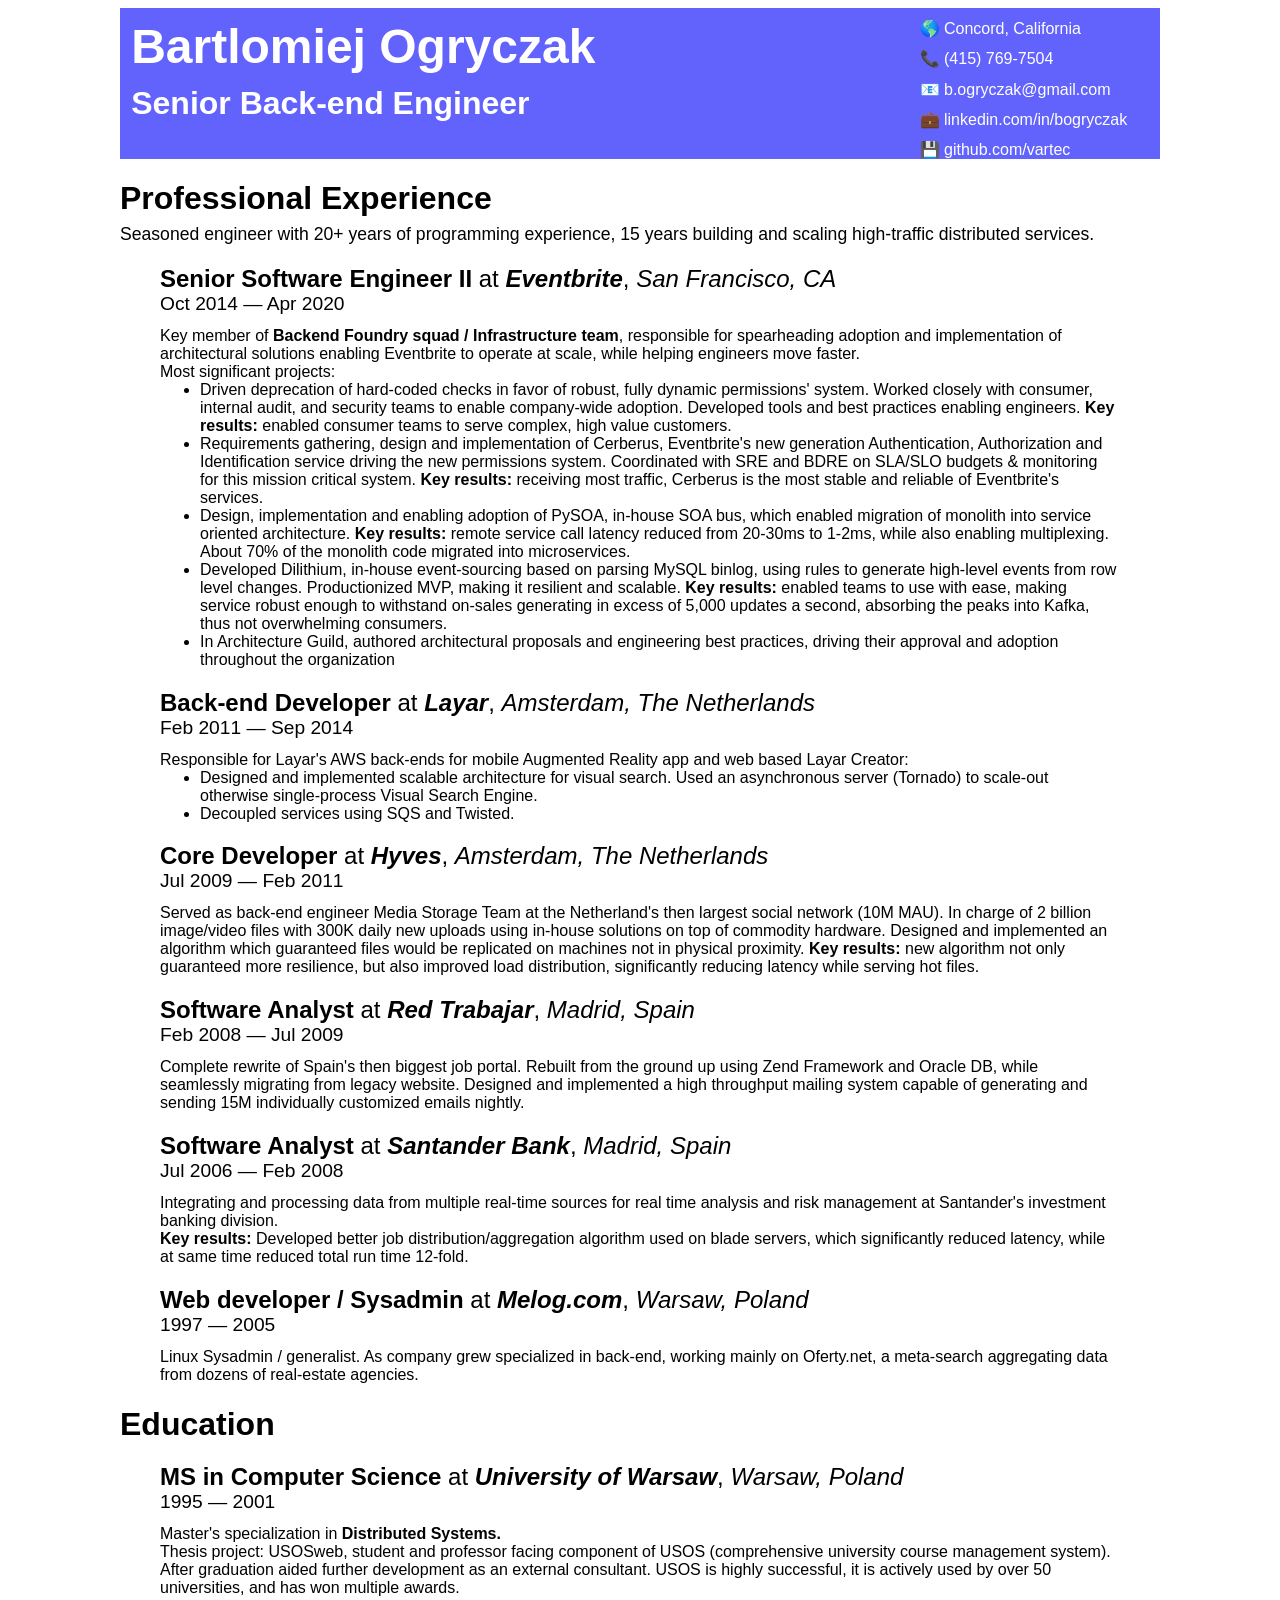
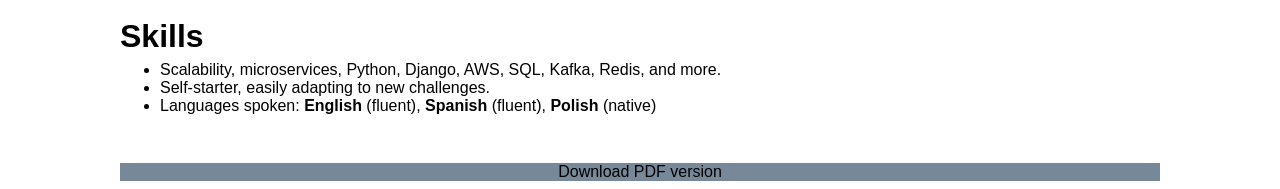
==== index.html @ d2b93a86 "adding GH" ====
<html>
    <head>
        <title>Bartlomiej Ogryczak - Résumé</title>
        <meta property="og:title" content="Bartlomiej Ogryczak - Résumé"/>
        <meta property="og:description" content="Seasoned engineer with 20+ years of programming experience, 15 years building and scaling high-traffic distributed services"/>
        <link rel="stylesheet" type="text/css" href="resume.css">
        <meta charset="utf-8">
    </head>
    <body>
        <div class="header">
            <div class="name-role">
                <h1><span title="preferred name Bartek, pronounced bar-tech">Bartlomiej</span>
                    <span title="pronounced og-ree-chuck">Ogryczak</span></h1>
                <h2>Senior Back-end Engineer</h2>
            </div>
            <div class="contacts">
                <ul>
                    <li id="location"><a href="https://www.google.com/maps/place/Concord,+CA+94521/">Concord, California</a></li>
                    <li id="phone"><a href="tel:+1-415-769-7504">(415) 769-7504</a></li>
                    <li id="email"><a href="mailto:b.ogryczak@gmail.com">b.ogryczak@gmail.com</a></li>
                    <li id="linkedin"><a href="https://linkedin.com/in/bogryczak">linkedin.com/in/bogryczak</a></li>
                    <li id="github"><a href="https://github.com/vartec">github.com/vartec</a></li>
                </ul>
            </div>

        </div>
        <div class="main">
            <h1>Professional Experience</h1>
            <div class="tagline">Seasoned engineer with 20+ years of programming experience, 15 years building and scaling high-traffic distributed services.</div>
            <div class="experience">
                <h2>
                    <span class="position">Senior Software Engineer II</span> at
                    <span class="company"><a href="https://eventbrite.com/">Eventbrite</a></span>, <span class="location">San Francisco, CA</span>
                    <span class="dates">Oct 2014 &mdash; Apr 2020</span>
                </h2>
    
                <p>
                    Key member of <em>Backend Foundry squad / Infrastructure team</em>, responsible for spearheading adoption and
                    implementation of architectural solutions enabling Eventbrite to operate at scale, while helping engineers
                    move faster.
                </p>
                <p>
                    Most significant projects:
                </p>
                <ul>
                    <li>Driven deprecation of hard-coded checks in favor of robust, fully dynamic permissions' system.
                        Worked closely with consumer, internal audit, and security teams to enable company-wide adoption.
                        Developed tools and best practices enabling engineers.
                        <em class="key-results">Key results:</em> enabled consumer teams to serve complex, high value customers.</li>
                    <li>Requirements gathering, design and implementation of Cerberus, Eventbrite's new generation
                        Authentication, Authorization and Identification service driving the new permissions system.
                        Coordinated with SRE and BDRE on SLA/SLO budgets & monitoring for this mission critical system.
                        <em class="key-results">Key results:</em> receiving most traffic, Cerberus is the most stable and reliable of Eventbrite's services.</li>
                    <li>Design, implementation and enabling adoption of PySOA, in-house SOA bus, which enabled migration
                        of monolith into service oriented architecture.
                        <em class="key-results">Key results:</em> remote service call latency reduced from 20-30ms to 1-2ms, while also enabling
                        multiplexing. About 70% of the monolith code migrated into microservices.</li>
                    <li>Developed Dilithium, in-house event-sourcing based on parsing MySQL binlog, using rules to
                        generate high-level events from row level changes. Productionized MVP, making it resilient and
                        scalable. <em class="key-results">Key results:</em> enabled teams to use with ease, making service robust enough to withstand
                        on-sales generating in excess of 5,000 updates a second, absorbing the peaks into Kafka, thus not
                        overwhelming consumers.</li>
                    <li>In Architecture Guild, authored architectural proposals and engineering best practices, driving their
                        approval and adoption throughout the organization</li>
                </ul>
                
            </div>

            <div class="experience pagebreak">
                <h2>
                    <span class="position">Back-end Developer</span> at
                    <span class="company"><a href="https://layar.com/">Layar</a></span>, <span class="location">Amsterdam, The Netherlands</span>
                    <span class="dates">Feb 2011 &mdash; Sep 2014</span>
                </h2>
    
                <p>
                    Responsible for Layar's AWS back-ends for mobile Augmented Reality app and web based Layar Creator:
                </p>
                <ul>
                    <li>Designed and implemented scalable architecture for visual search. Used an asynchronous server (Tornado) to scale-out otherwise single-process Visual Search Engine.</li>
                    <li>Decoupled services using SQS and Twisted.</li>
                </ul>
 
            </div>

            <div class="experience">
                <h2>
                    <span class="position" title="Back-end SWE on Core Team">Core Developer</span> at
                    <span class="company"><a href="https://en.wikipedia.org/wiki/Hyves">Hyves</a></span>, <span class="location">Amsterdam, The Netherlands</span>
                    <span class="dates">Jul 2009 &mdash; Feb 2011</span>
                </h2>
                <p>
                    Served as back-end engineer Media Storage Team at the Netherland's then largest social network (10M MAU).
                    In charge of 2 billion image/video files with 300K daily new uploads using in-house solutions on top of
                    commodity hardware. Designed and implemented an algorithm which guaranteed files would be replicated on
                    machines not in physical proximity.
                    <em class="key-results">Key results:</em> new algorithm not only guaranteed more resilience, but also improved load distribution,
                    significantly reducing latency while serving hot files.
                </p>
            </div>

            <div class="experience">
                <h2>
                    <span class="position" title="Spanish equivalent of L3 SWE">Software Analyst</span> at
                    <span class="company">Red Trabajar</span>, <span class="location">Madrid, Spain</span>
                    <span class="dates">Feb 2008 &mdash; Jul 2009</span>
                </h2>
                <p>
                    Complete rewrite of Spain's then biggest job portal. Rebuilt from the ground up using Zend Framework and
                    Oracle DB, while seamlessly migrating from legacy website. Designed and implemented a high throughput
                    mailing system capable of generating and sending 15M individually customized emails nightly.
                </p>
            </div>

            <div class="experience">
                <h2>
                    <span class="position" title="Spanish equivalent of L3 SWE">Software Analyst</span> at
                    <span class="company">Santander Bank</span>, <span class="location">Madrid, Spain</span>
                    <span class="dates">Jul 2006 &mdash; Feb 2008</span>
                </h2>
                <p>
                    Integrating and processing data from multiple real-time sources for real time analysis and risk management at
                    Santander's investment banking division.<br/>
                    <em class="key-results">Key results:</em> Developed better job distribution/aggregation algorithm used on blade servers, which
                    significantly reduced latency, while at same time reduced total run time 12-fold.
                </p>
            </div>

            <div class="experience">
                <h2>
                    <span class="position">Web developer / Sysadmin</span> at
                    <span class="company">Melog.com</span>, <span class="location">Warsaw, Poland</span>
                    <span class="dates">1997 &mdash; 2005</span>
                </h2>
                <p>
                    Linux Sysadmin / generalist. As company grew specialized in back-end, working mainly on <a href="https://oferty.net">Oferty.net</a>, a
                    meta-search aggregating data from dozens of real-estate agencies.
                </p>
            </div>


            <h1>Education</h1>
            <div class="experience">
                <h2>
                    <span class="position">MS in Computer Science</span> at
                    <span class="company">University of Warsaw</span>, <span class="location">Warsaw, Poland</span>
                    <span class="dates">1995 &mdash; 2001</span>
                </h2>
                <p>
                    Master's specialization in <em class="key-results">Distributed Systems.</em><br/>
                    Thesis project: USOSweb, student and professor facing component of <a href="https://www.usos.edu.pl/about-usos">USOS</a> (comprehensive university course
                    management system). After graduation aided further development as an external consultant. USOS is highly
                    successful, it is actively used by over 50 universities, and has won multiple awards.
                </p>
            </div>
            <h1>Skills</h1>
                <ul>
                    <li>Scalability, microservices, Python, Django, AWS, SQL, Kafka, Redis, and more.</li>
                    <li>Self-starter, easily adapting to new challenges.</li>
                    <li>Languages spoken: <em>English</em> (fluent), <em>Spanish</em> (fluent), <em>Polish</em> (native)</li>
                </ul>
        </div>
        <div class="download"><a href="B_Ogryczak-Resume.pdf">Download PDF version</a></div>
    </body>
</html>
---- resume.css ----
@charset "utf-8";

body {
    font-family: Calibri, Candara, Segoe, "Segoe UI", Optima, Arial, sans-serif;
}

a {
    color: inherit;
    text-decoration: inherit;
}
a:hover, a:active  {
    text-decoration: underline;
}

em {
    font-weight: bold;
    font-style: inherit;
}

.header {
    background-color: rgb(98, 98, 252);
    color: white;   
}
div.header {
    columns: 2 30rem;
    max-width: 65rem;
    margin: auto;
}

div.name-role {
    display: inline-block;
} 
.header .name-role h1 {
    font-size: 3em;
    margin: .7rem;
}
.header .name-role h2 {
    font-size: 2em;
    margin: .7rem;
}
div.contacts {
    float: right;
    width: 16em;
    margin-block-end: 0.5rem;
}
.contacts li {
    padding-top: .7rem;
}
#location {
    list-style-type: "🌎 ";
}
#phone {
    list-style-type: "📞 ";
}
#email {
    list-style-type: "📧 ";
}
#linkedin {
    list-style-type: "💼 ";
}
#github {
    list-style-type: "💾 ";
}


.main {
    max-width: 65rem;
    margin: auto;
}

.main h1 {
    margin-block-end: .2em;
}

div.experience {
    max-width: 60rem;
    margin: auto;
}
.experience h2 {
    font-weight: normal;
    font-size: 1.5em;
    margin-block-end: .5em;
}
.experience span {
    white-space: nowrap;
}
span.position {
    font-weight: bold;
}
span.company {
    font-weight: bold;
    font-style: italic;
}
span.location {
    font-style: italic;
}
span.dates {
    font-size: .8em;
}
span.dates:before {
    content: '';
    display: block;
}
.experience p, ul {
    margin-block-start: 0;
    margin-block-end: 0;
}

.download {
    background-color: lightslategrey;
    text-align: center;
    max-width: 65rem;
    margin: auto;
    margin-block-start: 3em;
}

.tagline {
    font-size: 1.1em;
}

@media print
{    
    .download, .download *
    {
        display: none !important;
    }
    .header {
        background-color: inherit;
        color: inherit;   
    }
    .header .name-role h1 {
        font-size: 2.5em;
        margin: .3rem;
    }
    .header .name-role h2 {
        font-size: 1.7em;
        margin: .3rem;
    }
    .pagebreak {
        page-break-after: always;
    }
}
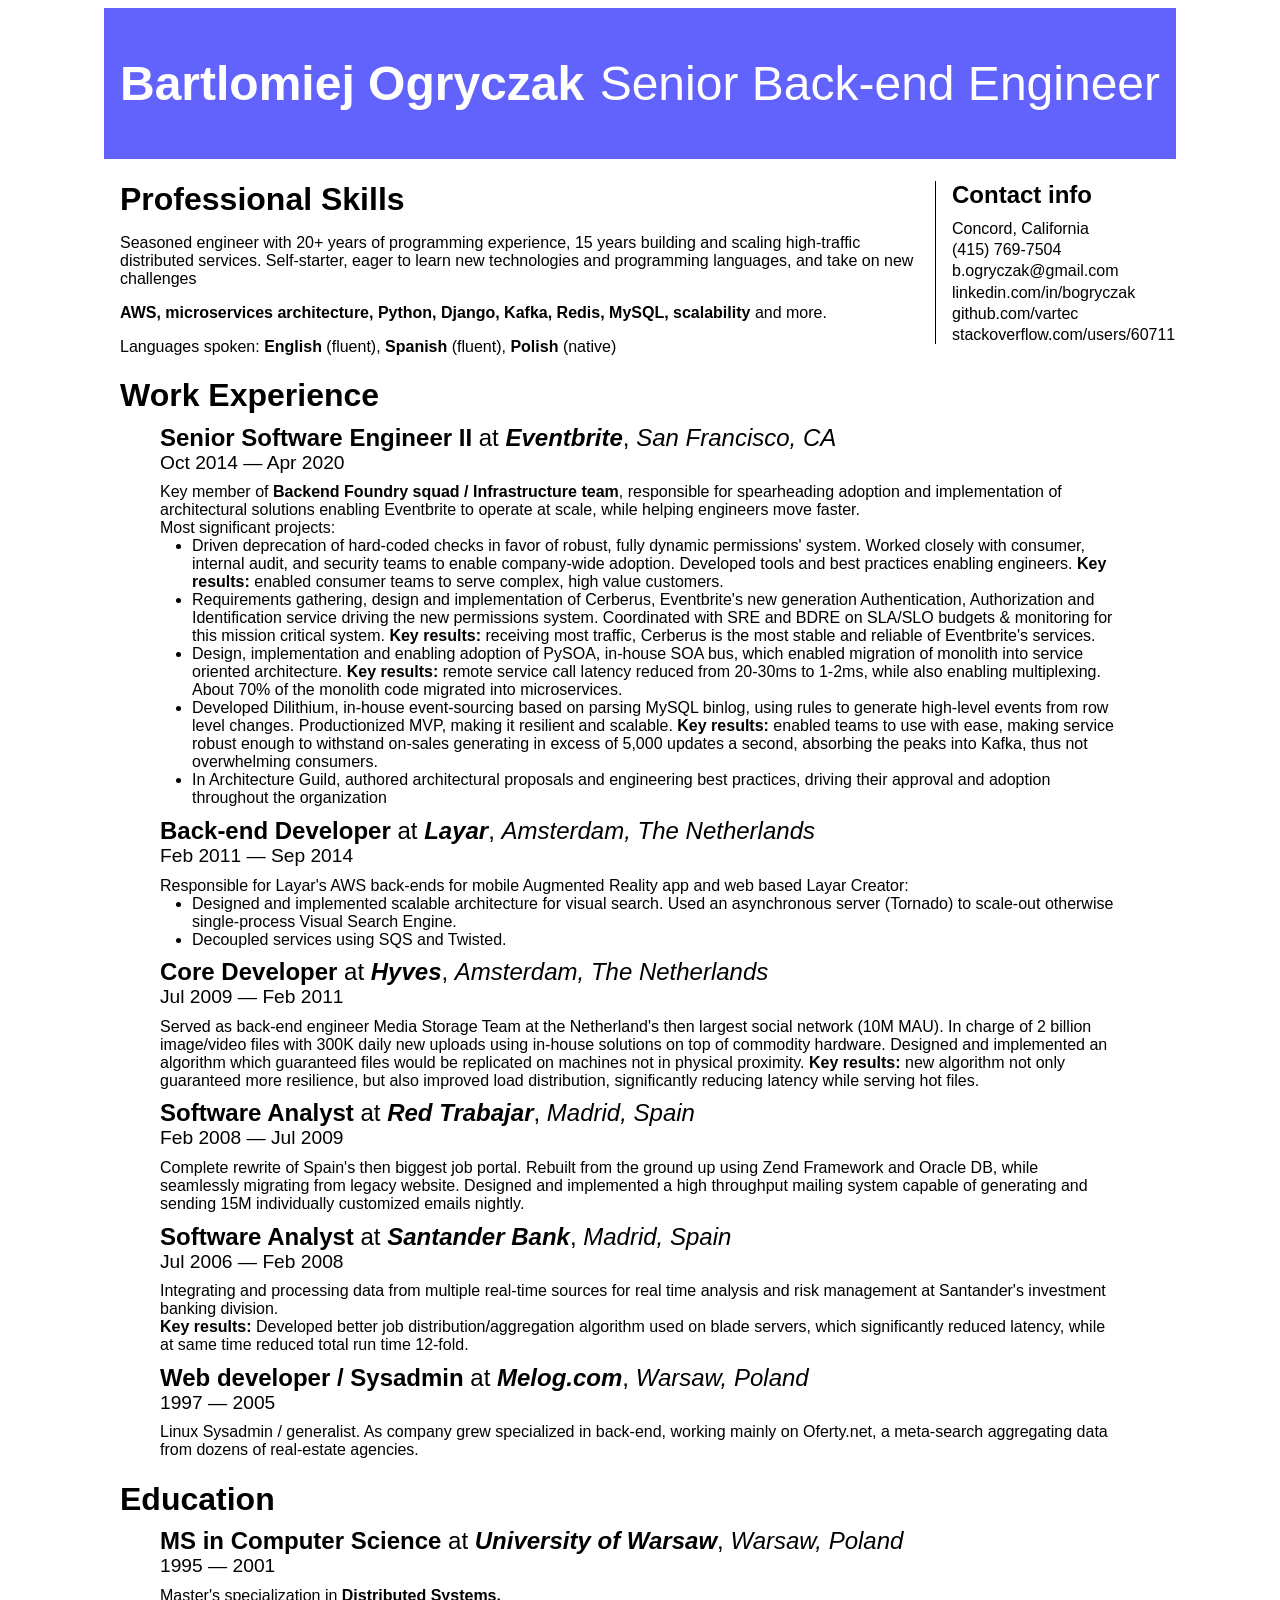
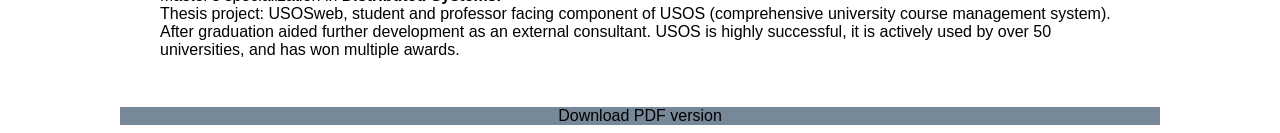
==== commit 336c3d48: "put skill up front" ====
--- a/index.html
+++ b/index.html
@@ -10,24 +10,38 @@
         <div class="header">
             <div class="name-role">
                 <h1><span title="preferred name Bartek, pronounced bar-tech">Bartlomiej</span>
-                    <span title="pronounced og-ree-chuck">Ogryczak</span></h1>
-                <h2>Senior Back-end Engineer</h2>
+                    <span title="pronounced og-ree-chuck">Ogryczak</span>
+                    <span class="role">Senior Back-end Engineer</span>
+                </h1>
             </div>
+           
+
+        </div>
+        <div class="main">
             <div class="contacts">
+                <h2>Contact info</h2>
                 <ul>
-                    <li id="location"><a href="https://www.google.com/maps/place/Concord,+CA+94521/">Concord, California</a></li>
-                    <li id="phone"><a href="tel:+1-415-769-7504">(415) 769-7504</a></li>
-                    <li id="email"><a href="mailto:b.ogryczak@gmail.com">b.ogryczak@gmail.com</a></li>
-                    <li id="linkedin"><a href="https://linkedin.com/in/bogryczak">linkedin.com/in/bogryczak</a></li>
-                    <li id="github"><a href="https://github.com/vartec">github.com/vartec</a></li>
+                    <li><a href="https://www.google.com/maps/place/Concord,+CA+94521/">Concord, California</a></li>
+                    <li><a href="tel:+1-415-769-7504">(415) 769-7504</a></li>
+                    <li><a href="mailto:b.ogryczak@gmail.com">b.ogryczak@gmail.com</a></li>
+                    <li><a href="https://linkedin.com/in/bogryczak">linkedin.com/in/bogryczak</a></li>
+                    <li><a href="https://github.com/vartec">github.com/vartec</a></li>
+                    <li><a href="https://stackoverflow.com/users/60711/vartec">stackoverflow.com/users/60711</a></li>
                 </ul>
             </div>
 
-        </div>
-        <div class="main">
-            <h1>Professional Experience</h1>
-            <div class="tagline">Seasoned engineer with 20+ years of programming experience, 15 years building and scaling high-traffic distributed services.</div>
-            <div class="experience">
+            <div class="skills">
+            <h1>Professional Skills</h1>
+            <p>Seasoned engineer with 20+ years of programming experience, 15&nbsp;years building and scaling high-traffic distributed services. 
+            Self-starter, eager to learn new technologies and programming languages, and take on new challenges
+            <p>
+            <em>AWS, microservices architecture, Python, Django, Kafka, Redis, MySQL, scalability</em> and more.
+            
+            <p>Languages spoken: <em>English</em> (fluent), <em>Spanish</em> (fluent), <em>Polish</em> (native)</p>
+            </div>
+            <h1>Work Experience</h1>
+            
+            <div class="experience pagebreak">
                 <h2>
                     <span class="position">Senior Software Engineer II</span> at
                     <span class="company"><a href="https://eventbrite.com/">Eventbrite</a></span>, <span class="location">San Francisco, CA</span>
@@ -66,7 +80,7 @@
                 
             </div>
 
-            <div class="experience pagebreak">
+            <div class="experience ">
                 <h2>
                     <span class="position">Back-end Developer</span> at
                     <span class="company"><a href="https://layar.com/">Layar</a></span>, <span class="location">Amsterdam, The Netherlands</span>
@@ -153,12 +167,7 @@
                     successful, it is actively used by over 50 universities, and has won multiple awards.
                 </p>
             </div>
-            <h1>Skills</h1>
-                <ul>
-                    <li>Scalability, microservices, Python, Django, AWS, SQL, Kafka, Redis, and more.</li>
-                    <li>Self-starter, easily adapting to new challenges.</li>
-                    <li>Languages spoken: <em>English</em> (fluent), <em>Spanish</em> (fluent), <em>Polish</em> (native)</li>
-                </ul>
+
         </div>
         <div class="download"><a href="B_Ogryczak-Resume.pdf">Download PDF version</a></div>
     </body>
--- a/resume.css
+++ b/resume.css
@@ -2,6 +2,11 @@
 
 body {
     font-family: Calibri, Candara, Segoe, "Segoe UI", Optima, Arial, sans-serif;
+}
+
+ul {
+    margin-left: 0;
+    padding-left: 2em;
 }
 
 a {
@@ -20,32 +25,40 @@
 .header {
     background-color: rgb(98, 98, 252);
     color: white;   
+    padding: 1rem;
 }
 div.header {
-    columns: 2 30rem;
     max-width: 65rem;
     margin: auto;
 }
 
-div.name-role {
-    display: inline-block;
-} 
-.header .name-role h1 {
-    font-size: 3em;
-    margin: .7rem;
+.header .name-role {
+    font-size: 1.5rem;
 }
-.header .name-role h2 {
-    font-size: 2em;
-    margin: .7rem;
+.header .name-role .role {
+    float: right;
+    font-weight: normal;
 }
 div.contacts {
     float: right;
-    width: 16em;
-    margin-block-end: 0.5rem;
+    width: 14rem;
+    /* padding-bottom: 2rem; */
+    border-left: 0.05rem;
+    border-style: none none none solid;
+}
+.contacts h2 {
+    margin: 0 0 .5rem 1rem;
+    list-style-type: none;
 }
 .contacts li {
-    padding-top: .7rem;
+    padding-top: .2rem;
+    padding-left: 0;
+    list-style-type: none;
 }
+.contacts ul {
+    padding-left: 1rem;
+}
+
 #location {
     list-style-type: "🌎 ";
 }
@@ -69,7 +82,7 @@
 }
 
 .main h1 {
-    margin-block-end: .2em;
+    margin-block-end: .1em;
 }
 
 div.experience {
@@ -79,7 +92,8 @@
 .experience h2 {
     font-weight: normal;
     font-size: 1.5em;
-    margin-block-end: .5em;
+    margin-block-end: .4em;
+    margin-block-start: .4em;
 }
 .experience span {
     white-space: nowrap;
@@ -127,15 +141,24 @@
     .header {
         background-color: inherit;
         color: inherit;   
+        padding: 0;
+        padding-bottom: 1rem;
     }
-    .header .name-role h1 {
-        font-size: 2.5em;
-        margin: .3rem;
+
+    .header .name-role {
+        font-size: 1.2rem;
     }
-    .header .name-role h2 {
-        font-size: 1.7em;
-        margin: .3rem;
+
+    .header .name-role .role {
+        font-size: .8em;
+        padding-top: .2em;
     }
+
+    div.contacts {
+        /* padding-bottom: 4rem; */
+        margin-left: 2em;
+    }
+
     .pagebreak {
         page-break-after: always;
     }
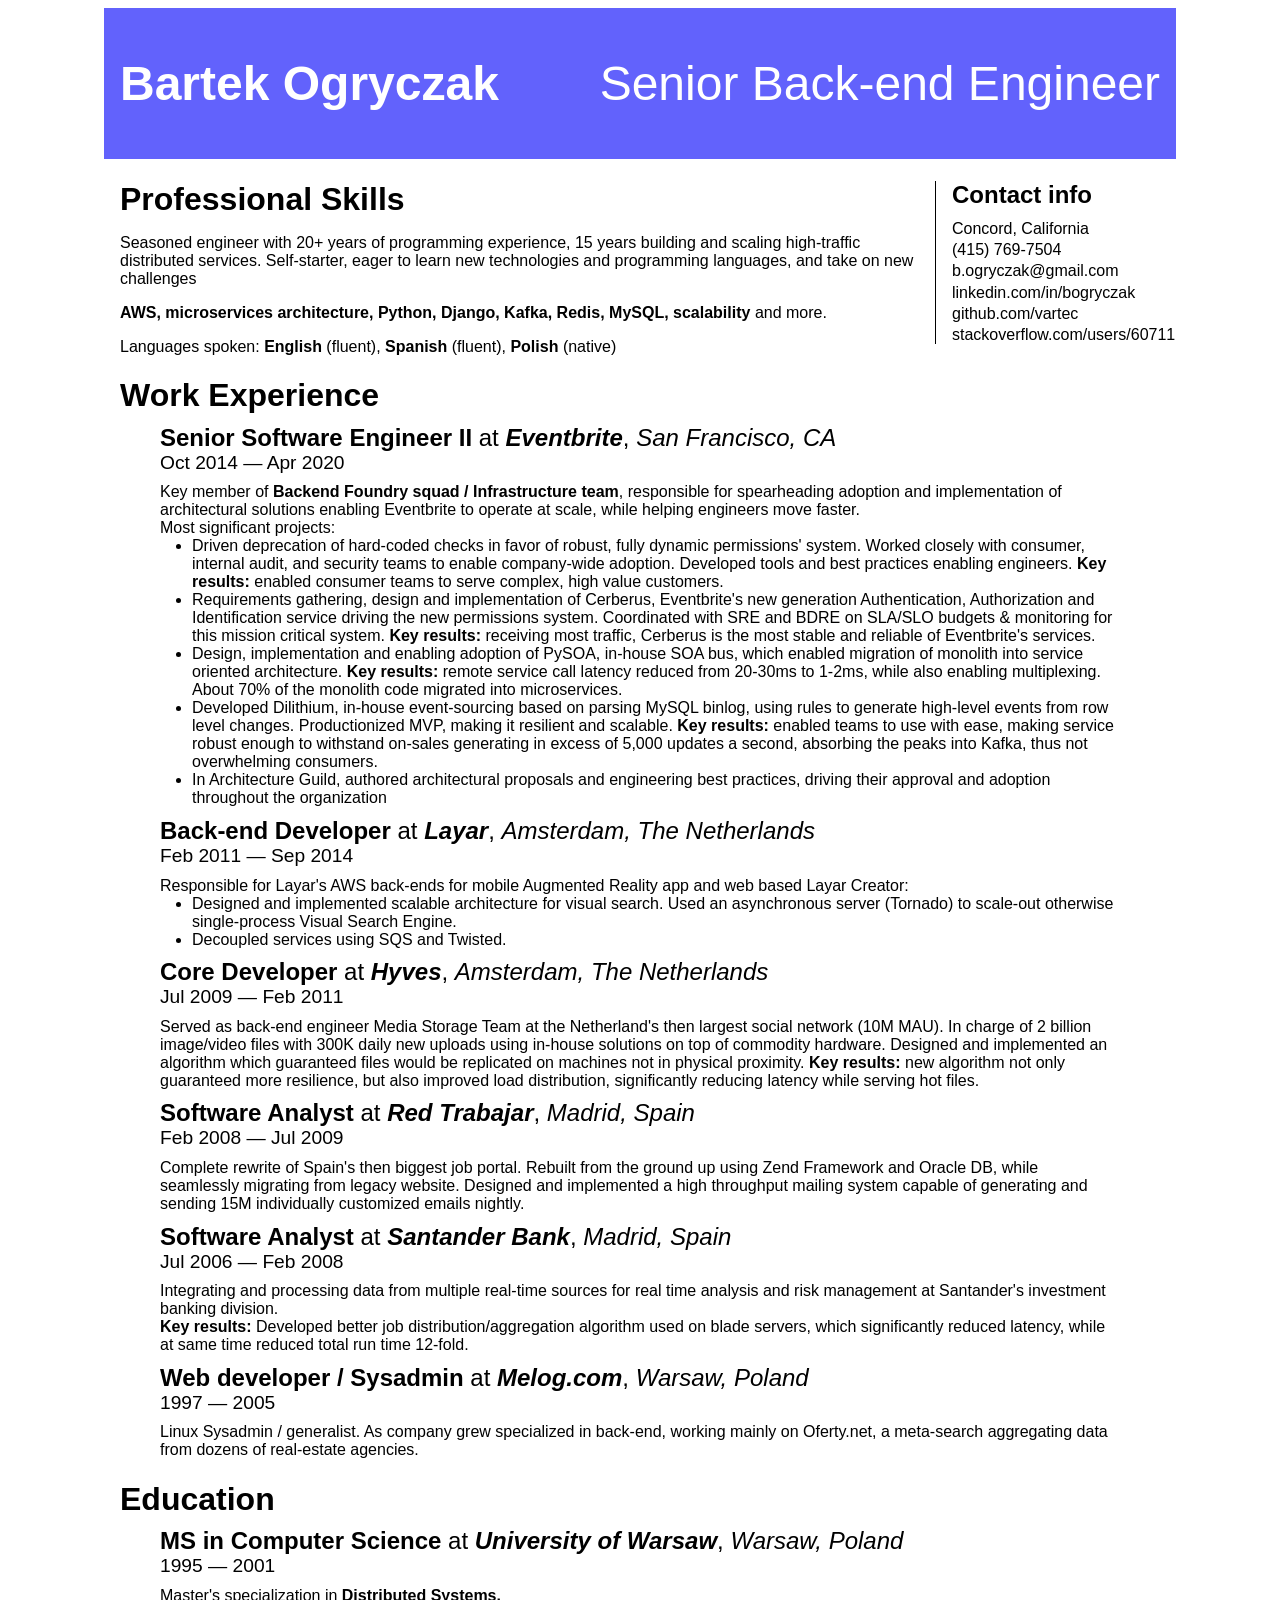
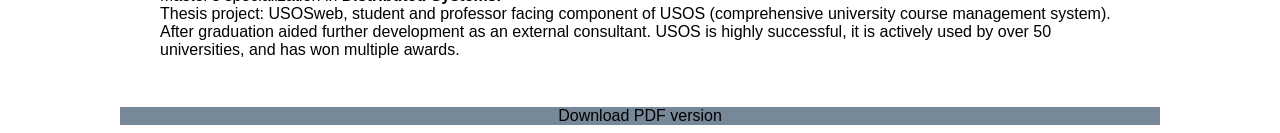
==== commit f359983d: "preferred name instead of legal name + pronunciation" ====
--- a/index.html
+++ b/index.html
@@ -1,7 +1,7 @@
 <html>
     <head>
-        <title>Bartlomiej Ogryczak - Résumé</title>
-        <meta property="og:title" content="Bartlomiej Ogryczak - Résumé"/>
+        <title>Bartek Ogryczak - Résumé</title>
+        <meta property="og:title" content="Bartek Ogryczak - Résumé"/>
         <meta property="og:description" content="Seasoned engineer with 20+ years of programming experience, 15 years building and scaling high-traffic distributed services"/>
         <link rel="stylesheet" type="text/css" href="resume.css">
         <meta charset="utf-8">
@@ -9,9 +9,9 @@
     <body>
         <div class="header">
             <div class="name-role">
-                <h1><span title="preferred name Bartek, pronounced bar-tech">Bartlomiej</span>
-                    <span title="pronounced og-ree-chuck">Ogryczak</span>
+                <h1><span title="pronounced bar-tech og-ree-chuck">Bartek Ogryczak</span>
                     <span class="role">Senior Back-end Engineer</span>
+                    <span class="print-only">pronounced: bar-tech og-ree-chuck</span>
                 </h1>
             </div>
            
@@ -80,6 +80,7 @@
                 
             </div>
 
+            <h1 class="print-only">Work Experience <span class="continued">(continued)</span></h1>
             <div class="experience ">
                 <h2>
                     <span class="position">Back-end Developer</span> at
--- a/resume.css
+++ b/resume.css
@@ -132,6 +132,12 @@
     font-size: 1.1em;
 }
 
+.print-only {
+    display: none;
+}
+
+
+
 @media print
 {    
     .download, .download *
@@ -142,7 +148,9 @@
         background-color: inherit;
         color: inherit;   
         padding: 0;
-        padding-bottom: 1rem;
+        margin-block-end: .1rem;
+        border-style: none none double none;
+        border-width: 0.2rem;
     }
 
     .header .name-role {
@@ -154,6 +162,13 @@
         padding-top: .2em;
     }
 
+    .header .name-role .print-only{
+        font-size: .7rem;
+        font-style: italic;
+        font-weight: 200;
+        display: block;
+    }
+
     div.contacts {
         /* padding-bottom: 4rem; */
         margin-left: 2em;
@@ -162,4 +177,14 @@
     .pagebreak {
         page-break-after: always;
     }
+    
+    .print-only {
+        display: inline;
+    }
+
+    .continued {
+        font-weight: 100;
+        font-size: .7em;
+        padding-top: .3em;
+    }
 }
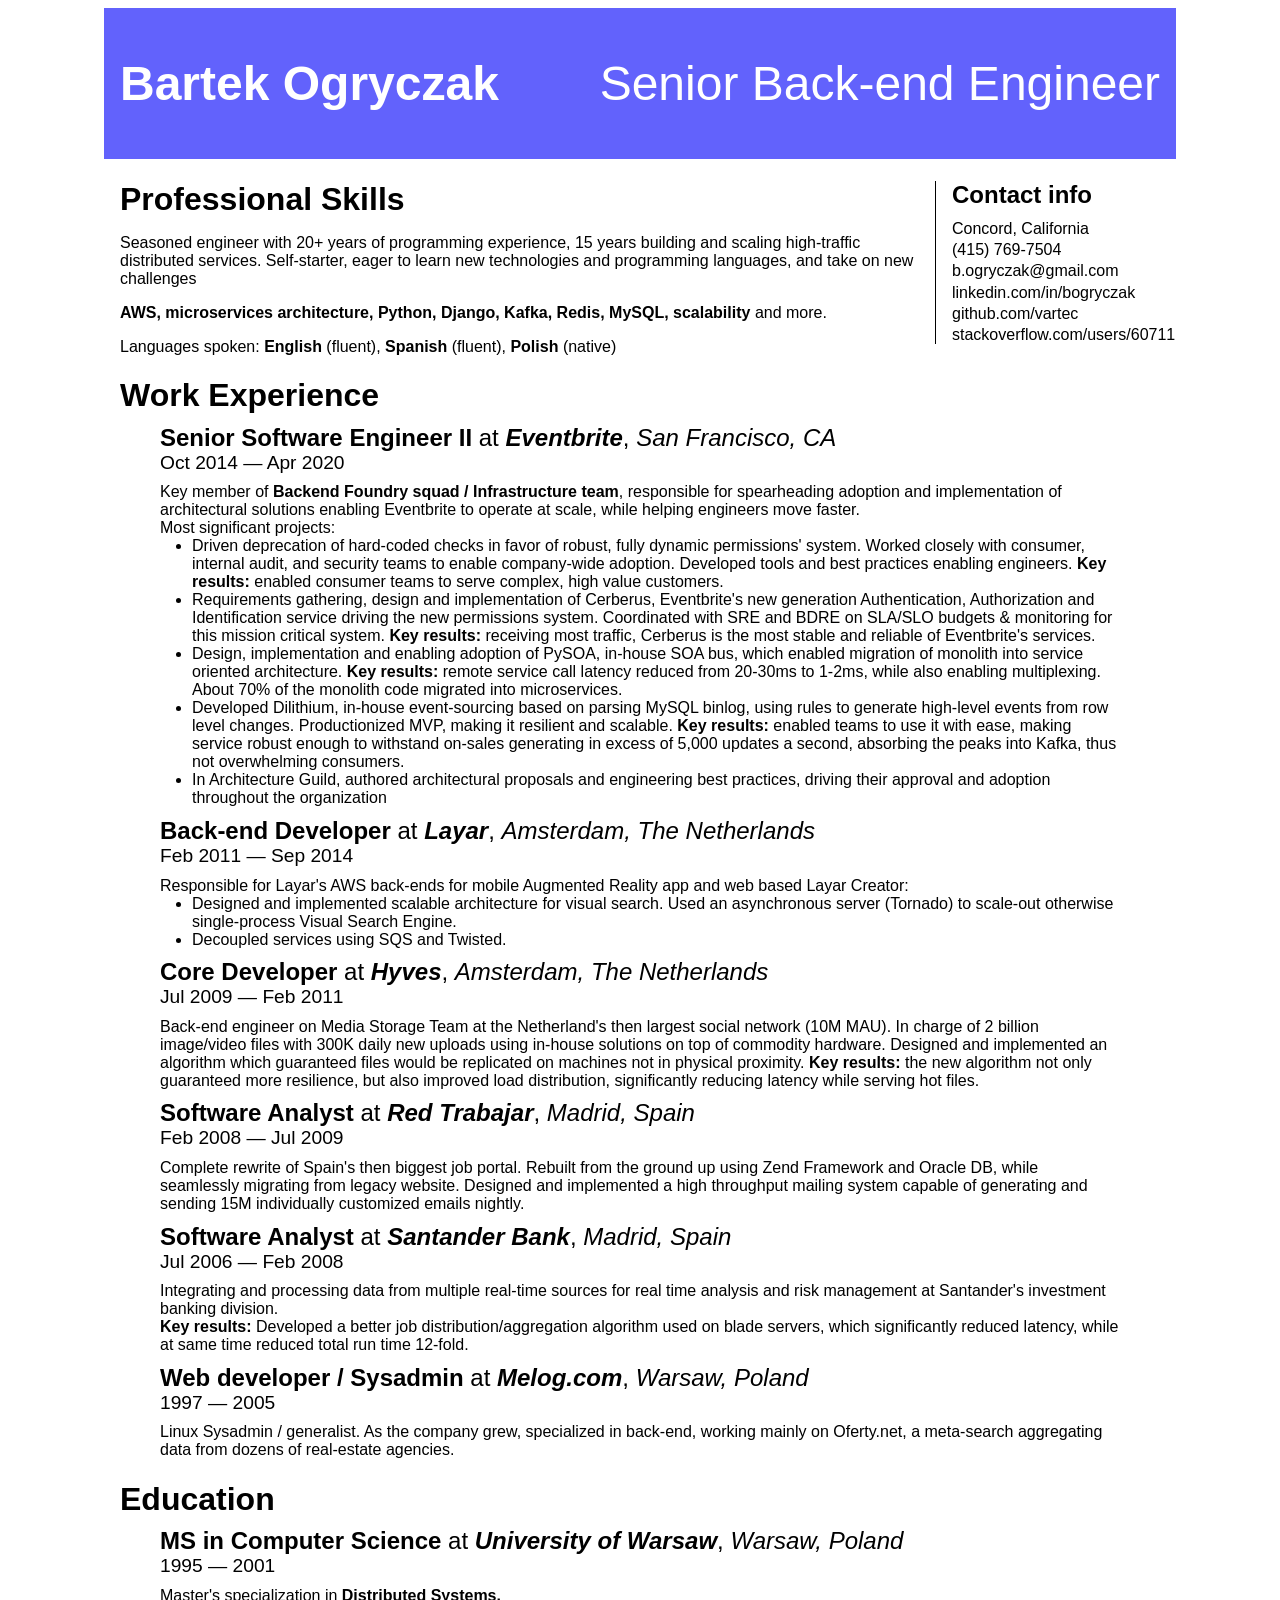
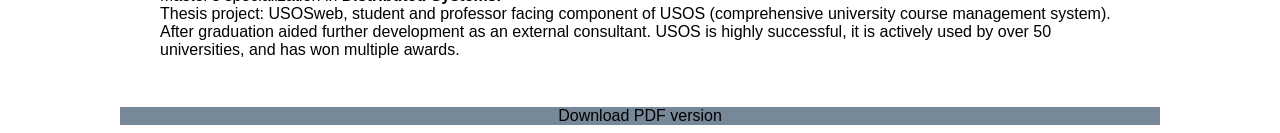
==== commit 904b4956: "grammar" ====
--- a/index.html
+++ b/index.html
@@ -71,7 +71,7 @@
                         multiplexing. About 70% of the monolith code migrated into microservices.</li>
                     <li>Developed Dilithium, in-house event-sourcing based on parsing MySQL binlog, using rules to
                         generate high-level events from row level changes. Productionized MVP, making it resilient and
-                        scalable. <em class="key-results">Key results:</em> enabled teams to use with ease, making service robust enough to withstand
+                        scalable. <em class="key-results">Key results:</em> enabled teams to use it with ease, making service robust enough to withstand
                         on-sales generating in excess of 5,000 updates a second, absorbing the peaks into Kafka, thus not
                         overwhelming consumers.</li>
                     <li>In Architecture Guild, authored architectural proposals and engineering best practices, driving their
@@ -105,11 +105,11 @@
                     <span class="dates">Jul 2009 &mdash; Feb 2011</span>
                 </h2>
                 <p>
-                    Served as back-end engineer Media Storage Team at the Netherland's then largest social network (10M MAU).
+                    Back-end engineer on Media Storage Team at the Netherland's then largest social network (10M MAU).
                     In charge of 2 billion image/video files with 300K daily new uploads using in-house solutions on top of
                     commodity hardware. Designed and implemented an algorithm which guaranteed files would be replicated on
                     machines not in physical proximity.
-                    <em class="key-results">Key results:</em> new algorithm not only guaranteed more resilience, but also improved load distribution,
+                    <em class="key-results">Key results:</em> the new algorithm not only guaranteed more resilience, but also improved load distribution,
                     significantly reducing latency while serving hot files.
                 </p>
             </div>
@@ -136,7 +136,7 @@
                 <p>
                     Integrating and processing data from multiple real-time sources for real time analysis and risk management at
                     Santander's investment banking division.<br/>
-                    <em class="key-results">Key results:</em> Developed better job distribution/aggregation algorithm used on blade servers, which
+                    <em class="key-results">Key results:</em> Developed a better job distribution/aggregation algorithm used on blade servers, which
                     significantly reduced latency, while at same time reduced total run time 12-fold.
                 </p>
             </div>
@@ -148,7 +148,7 @@
                     <span class="dates">1997 &mdash; 2005</span>
                 </h2>
                 <p>
-                    Linux Sysadmin / generalist. As company grew specialized in back-end, working mainly on <a href="https://oferty.net">Oferty.net</a>, a
+                    Linux Sysadmin / generalist. As the company grew, specialized in back-end, working mainly on <a href="https://oferty.net">Oferty.net</a>, a
                     meta-search aggregating data from dozens of real-estate agencies.
                 </p>
             </div>
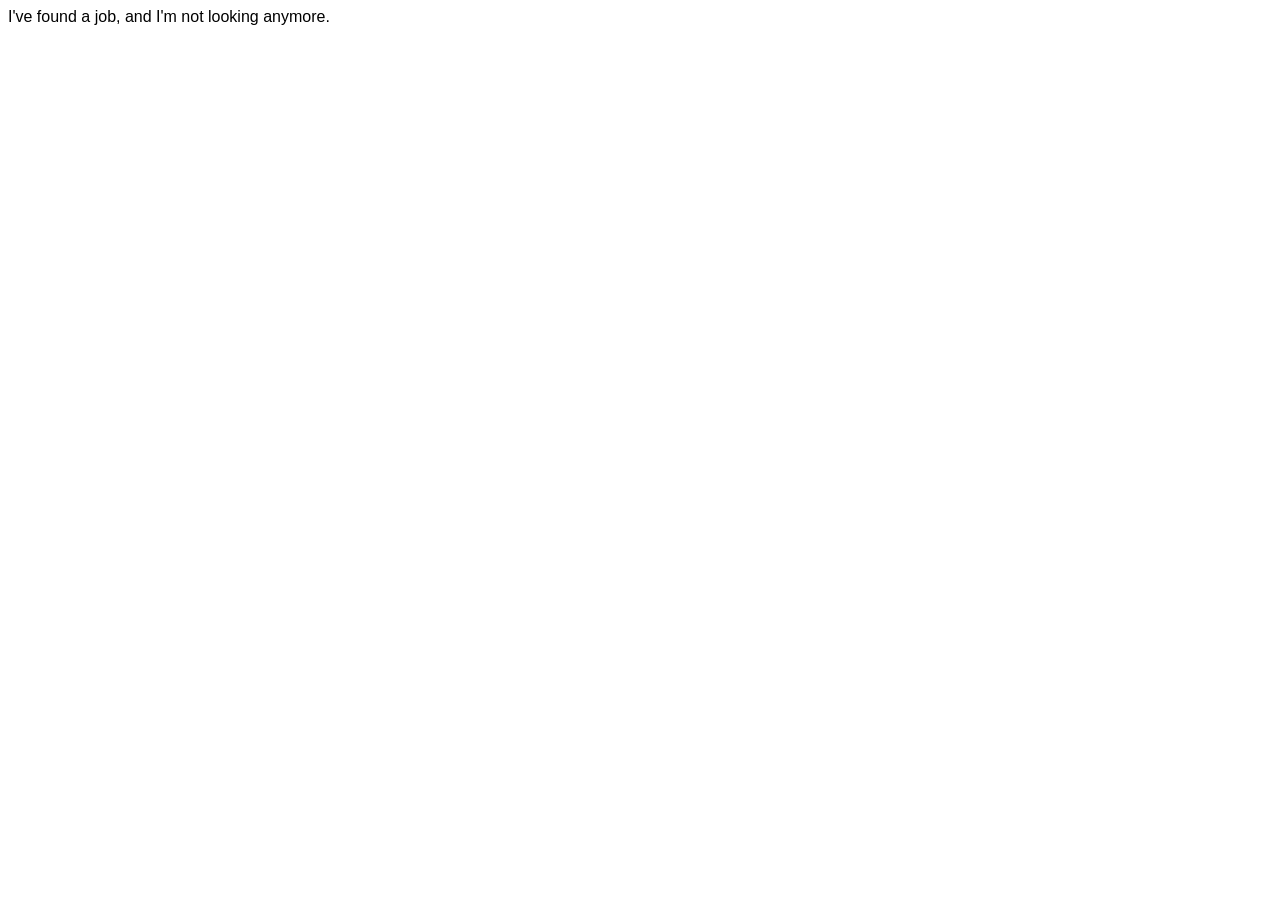
==== commit 5a18c14f: "not looking for work now" ====
--- a/index.html
+++ b/index.html
@@ -1,175 +1,10 @@
-<html>
-    <head>
-        <title>Bartek Ogryczak - Résumé</title>
-        <meta property="og:title" content="Bartek Ogryczak - Résumé"/>
-        <meta property="og:description" content="Seasoned engineer with 20+ years of programming experience, 15 years building and scaling high-traffic distributed services"/>
-        <link rel="stylesheet" type="text/css" href="resume.css">
-        <meta charset="utf-8">
-    </head>
-    <body>
-        <div class="header">
-            <div class="name-role">
-                <h1><span title="pronounced bar-tech og-ree-chuck">Bartek Ogryczak</span>
-                    <span class="role">Senior Back-end Engineer</span>
-                    <span class="print-only">pronounced: bar-tech og-ree-chuck</span>
-                </h1>
-            </div>
-           
-
-        </div>
-        <div class="main">
-            <div class="contacts">
-                <h2>Contact info</h2>
-                <ul>
-                    <li><a href="https://www.google.com/maps/place/Concord,+CA+94521/">Concord, California</a></li>
-                    <li><a href="tel:+1-415-769-7504">(415) 769-7504</a></li>
-                    <li><a href="mailto:b.ogryczak@gmail.com">b.ogryczak@gmail.com</a></li>
-                    <li><a href="https://linkedin.com/in/bogryczak">linkedin.com/in/bogryczak</a></li>
-                    <li><a href="https://github.com/vartec">github.com/vartec</a></li>
-                    <li><a href="https://stackoverflow.com/users/60711/vartec">stackoverflow.com/users/60711</a></li>
-                </ul>
-            </div>
-
-            <div class="skills">
-            <h1>Professional Skills</h1>
-            <p>Seasoned engineer with 20+ years of programming experience, 15&nbsp;years building and scaling high-traffic distributed services. 
-            Self-starter, eager to learn new technologies and programming languages, and take on new challenges
-            <p>
-            <em>AWS, microservices architecture, Python, Django, Kafka, Redis, MySQL, scalability</em> and more.
-            
-            <p>Languages spoken: <em>English</em> (fluent), <em>Spanish</em> (fluent), <em>Polish</em> (native)</p>
-            </div>
-            <h1>Work Experience</h1>
-            
-            <div class="experience pagebreak">
-                <h2>
-                    <span class="position">Senior Software Engineer II</span> at
-                    <span class="company"><a href="https://eventbrite.com/">Eventbrite</a></span>, <span class="location">San Francisco, CA</span>
-                    <span class="dates">Oct 2014 &mdash; Apr 2020</span>
-                </h2>
-    
-                <p>
-                    Key member of <em>Backend Foundry squad / Infrastructure team</em>, responsible for spearheading adoption and
-                    implementation of architectural solutions enabling Eventbrite to operate at scale, while helping engineers
-                    move faster.
-                </p>
-                <p>
-                    Most significant projects:
-                </p>
-                <ul>
-                    <li>Driven deprecation of hard-coded checks in favor of robust, fully dynamic permissions' system.
-                        Worked closely with consumer, internal audit, and security teams to enable company-wide adoption.
-                        Developed tools and best practices enabling engineers.
-                        <em class="key-results">Key results:</em> enabled consumer teams to serve complex, high value customers.</li>
-                    <li>Requirements gathering, design and implementation of Cerberus, Eventbrite's new generation
-                        Authentication, Authorization and Identification service driving the new permissions system.
-                        Coordinated with SRE and BDRE on SLA/SLO budgets & monitoring for this mission critical system.
-                        <em class="key-results">Key results:</em> receiving most traffic, Cerberus is the most stable and reliable of Eventbrite's services.</li>
-                    <li>Design, implementation and enabling adoption of PySOA, in-house SOA bus, which enabled migration
-                        of monolith into service oriented architecture.
-                        <em class="key-results">Key results:</em> remote service call latency reduced from 20-30ms to 1-2ms, while also enabling
-                        multiplexing. About 70% of the monolith code migrated into microservices.</li>
-                    <li>Developed Dilithium, in-house event-sourcing based on parsing MySQL binlog, using rules to
-                        generate high-level events from row level changes. Productionized MVP, making it resilient and
-                        scalable. <em class="key-results">Key results:</em> enabled teams to use it with ease, making service robust enough to withstand
-                        on-sales generating in excess of 5,000 updates a second, absorbing the peaks into Kafka, thus not
-                        overwhelming consumers.</li>
-                    <li>In Architecture Guild, authored architectural proposals and engineering best practices, driving their
-                        approval and adoption throughout the organization</li>
-                </ul>
-                
-            </div>
-
-            <h1 class="print-only">Work Experience <span class="continued">(continued)</span></h1>
-            <div class="experience ">
-                <h2>
-                    <span class="position">Back-end Developer</span> at
-                    <span class="company"><a href="https://layar.com/">Layar</a></span>, <span class="location">Amsterdam, The Netherlands</span>
-                    <span class="dates">Feb 2011 &mdash; Sep 2014</span>
-                </h2>
-    
-                <p>
-                    Responsible for Layar's AWS back-ends for mobile Augmented Reality app and web based Layar Creator:
-                </p>
-                <ul>
-                    <li>Designed and implemented scalable architecture for visual search. Used an asynchronous server (Tornado) to scale-out otherwise single-process Visual Search Engine.</li>
-                    <li>Decoupled services using SQS and Twisted.</li>
-                </ul>
- 
-            </div>
-
-            <div class="experience">
-                <h2>
-                    <span class="position" title="Back-end SWE on Core Team">Core Developer</span> at
-                    <span class="company"><a href="https://en.wikipedia.org/wiki/Hyves">Hyves</a></span>, <span class="location">Amsterdam, The Netherlands</span>
-                    <span class="dates">Jul 2009 &mdash; Feb 2011</span>
-                </h2>
-                <p>
-                    Back-end engineer on Media Storage Team at the Netherland's then largest social network (10M MAU).
-                    In charge of 2 billion image/video files with 300K daily new uploads using in-house solutions on top of
-                    commodity hardware. Designed and implemented an algorithm which guaranteed files would be replicated on
-                    machines not in physical proximity.
-                    <em class="key-results">Key results:</em> the new algorithm not only guaranteed more resilience, but also improved load distribution,
-                    significantly reducing latency while serving hot files.
-                </p>
-            </div>
-
-            <div class="experience">
-                <h2>
-                    <span class="position" title="Spanish equivalent of L3 SWE">Software Analyst</span> at
-                    <span class="company">Red Trabajar</span>, <span class="location">Madrid, Spain</span>
-                    <span class="dates">Feb 2008 &mdash; Jul 2009</span>
-                </h2>
-                <p>
-                    Complete rewrite of Spain's then biggest job portal. Rebuilt from the ground up using Zend Framework and
-                    Oracle DB, while seamlessly migrating from legacy website. Designed and implemented a high throughput
-                    mailing system capable of generating and sending 15M individually customized emails nightly.
-                </p>
-            </div>
-
-            <div class="experience">
-                <h2>
-                    <span class="position" title="Spanish equivalent of L3 SWE">Software Analyst</span> at
-                    <span class="company">Santander Bank</span>, <span class="location">Madrid, Spain</span>
-                    <span class="dates">Jul 2006 &mdash; Feb 2008</span>
-                </h2>
-                <p>
-                    Integrating and processing data from multiple real-time sources for real time analysis and risk management at
-                    Santander's investment banking division.<br/>
-                    <em class="key-results">Key results:</em> Developed a better job distribution/aggregation algorithm used on blade servers, which
-                    significantly reduced latency, while at same time reduced total run time 12-fold.
-                </p>
-            </div>
-
-            <div class="experience">
-                <h2>
-                    <span class="position">Web developer / Sysadmin</span> at
-                    <span class="company">Melog.com</span>, <span class="location">Warsaw, Poland</span>
-                    <span class="dates">1997 &mdash; 2005</span>
-                </h2>
-                <p>
-                    Linux Sysadmin / generalist. As the company grew, specialized in back-end, working mainly on <a href="https://oferty.net">Oferty.net</a>, a
-                    meta-search aggregating data from dozens of real-estate agencies.
-                </p>
-            </div>
-
-
-            <h1>Education</h1>
-            <div class="experience">
-                <h2>
-                    <span class="position">MS in Computer Science</span> at
-                    <span class="company">University of Warsaw</span>, <span class="location">Warsaw, Poland</span>
-                    <span class="dates">1995 &mdash; 2001</span>
-                </h2>
-                <p>
-                    Master's specialization in <em class="key-results">Distributed Systems.</em><br/>
-                    Thesis project: USOSweb, student and professor facing component of <a href="https://www.usos.edu.pl/about-usos">USOS</a> (comprehensive university course
-                    management system). After graduation aided further development as an external consultant. USOS is highly
-                    successful, it is actively used by over 50 universities, and has won multiple awards.
-                </p>
-            </div>
-
-        </div>
-        <div class="download"><a href="B_Ogryczak-Resume.pdf">Download PDF version</a></div>
-    </body>
+<html>
+    <head>
+        <title>Bartek Ogryczak</title>
+        <link rel="stylesheet" type="text/css" href="resume.css">
+        <meta charset="utf-8">
+    </head>
+    <body>
+    I've found a job, and I'm not looking anymore.
+    </body>
 </html>
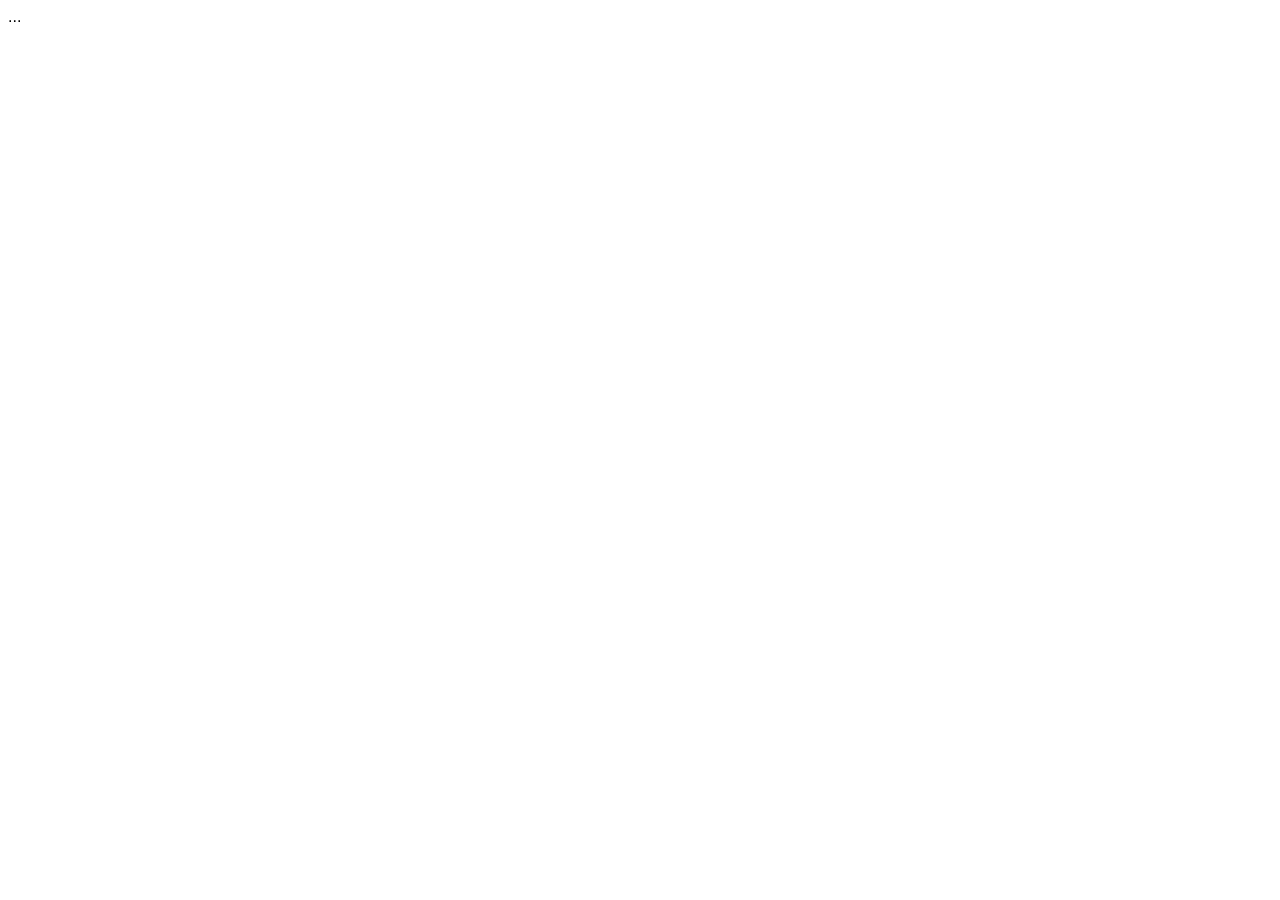
==== commit 3621e5e3: "nalewka" ====
--- a/index.html
+++ b/index.html
@@ -5,6 +5,6 @@
         <meta charset="utf-8">
     </head>
     <body>
-    I've found a job, and I'm not looking anymore.
+    ...
     </body>
 </html>
--- a/resume.css
+++ b/resume.css
@@ -1,7 +1,7 @@
 @charset "utf-8";
 
 body {
-    font-family: Calibri, Candara, Segoe, "Segoe UI", Optima, Arial, sans-serif;
+    font-family: Calibri, Candara, Segoe, "Segoe UI", Arial, sans-serif;
 }
 
 ul {
@@ -140,6 +140,10 @@
 
 @media print
 {    
+    body {
+        font-family: Optima, Calibri, Candara, Segoe, "Segoe UI", Arial, sans-serif;
+    }
+    
     .download, .download *
     {
         display: none !important;
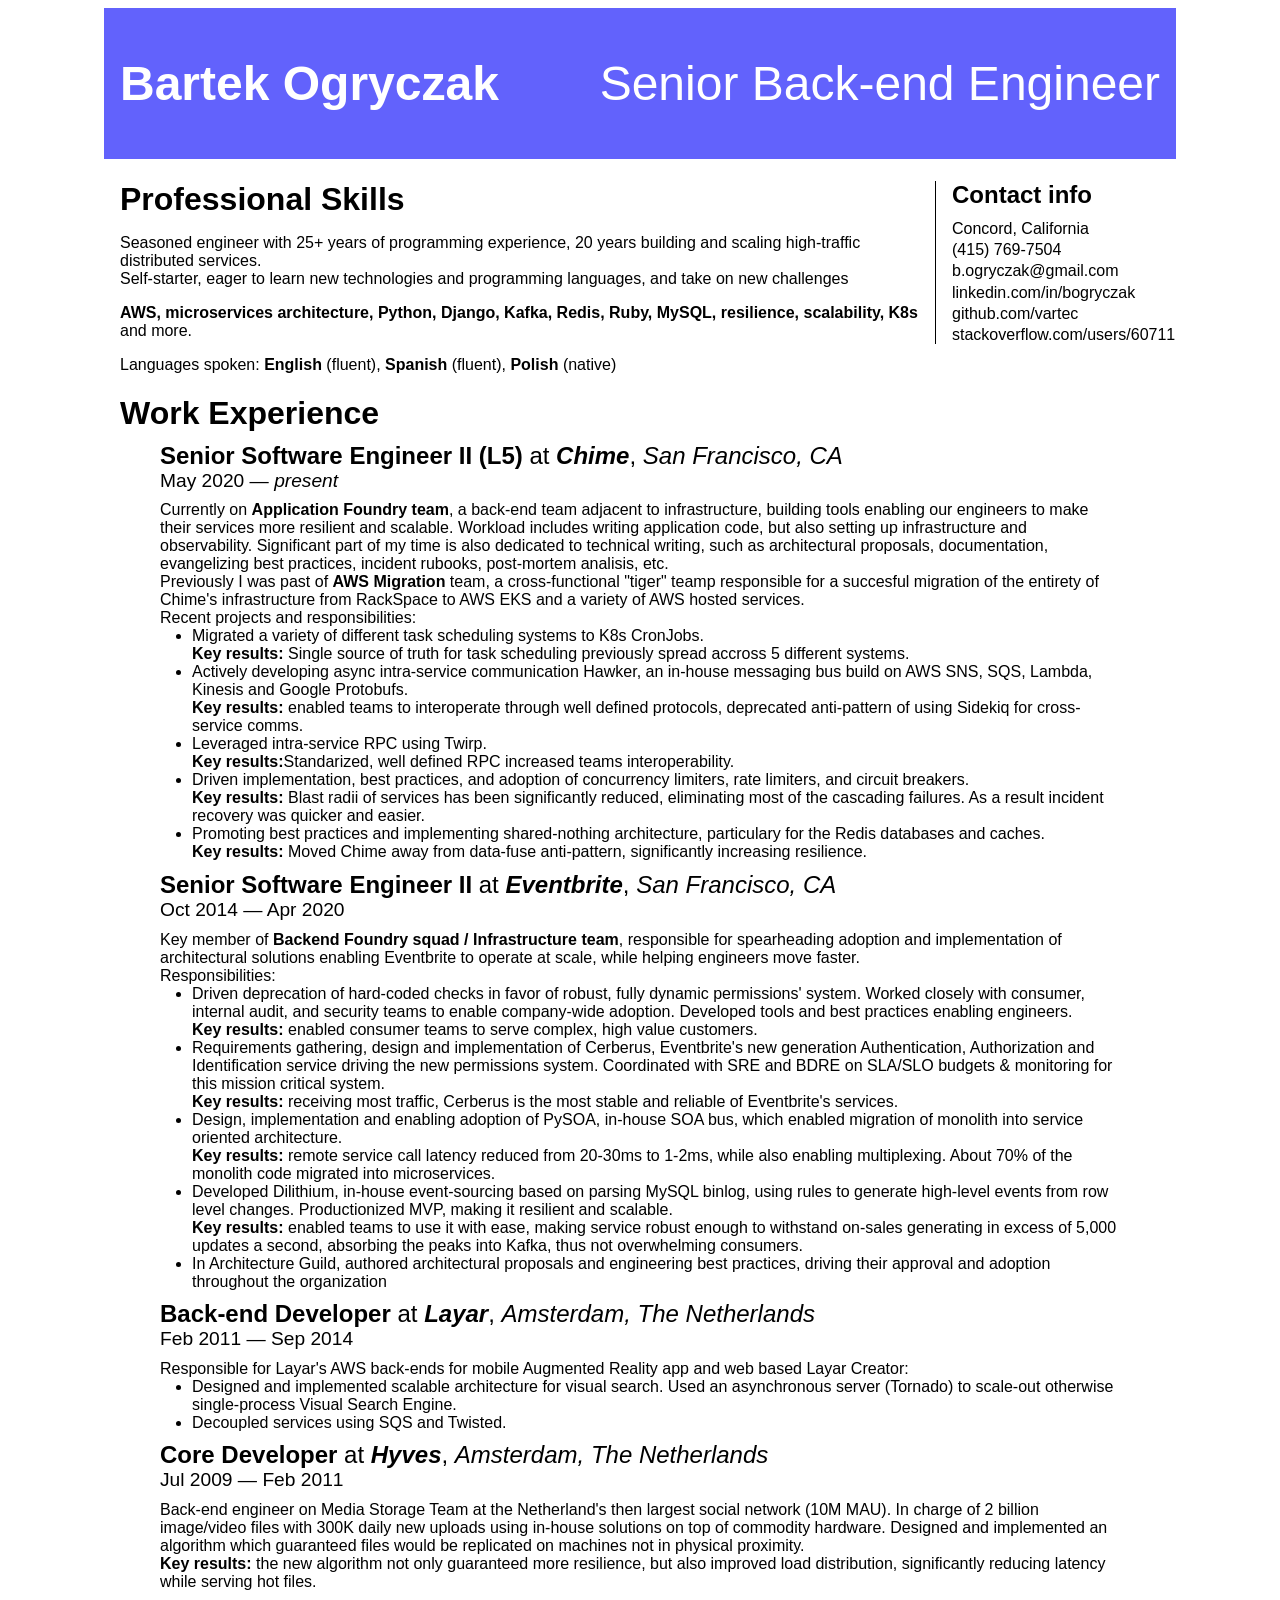
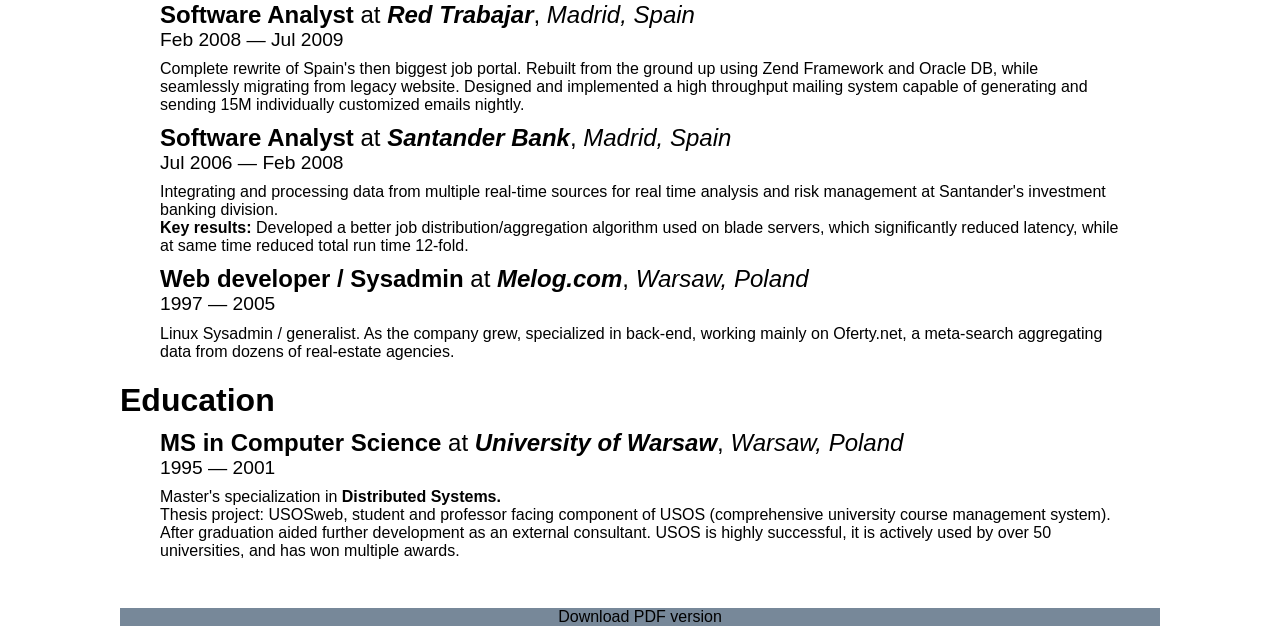
==== commit 8f3eff20: "updated resume" ====
--- a/index.html
+++ b/index.html
@@ -3,8 +3,9 @@
         <title>Bartek Ogryczak</title>
         <link rel="stylesheet" type="text/css" href="resume.css">
         <meta charset="utf-8">
+        <meta http-equiv="refresh" content="0; url=resume.html">
     </head>
     <body>
-    ...
+    <a href="resume.html">Bartek Ogryczak - Résumé</a>
     </body>
 </html>
--- a/resume.css
+++ b/resume.css
@@ -20,6 +20,10 @@
 em {
     font-weight: bold;
     font-style: inherit;
+}
+
+.key_results {
+    display: block;
 }
 
 .header {
